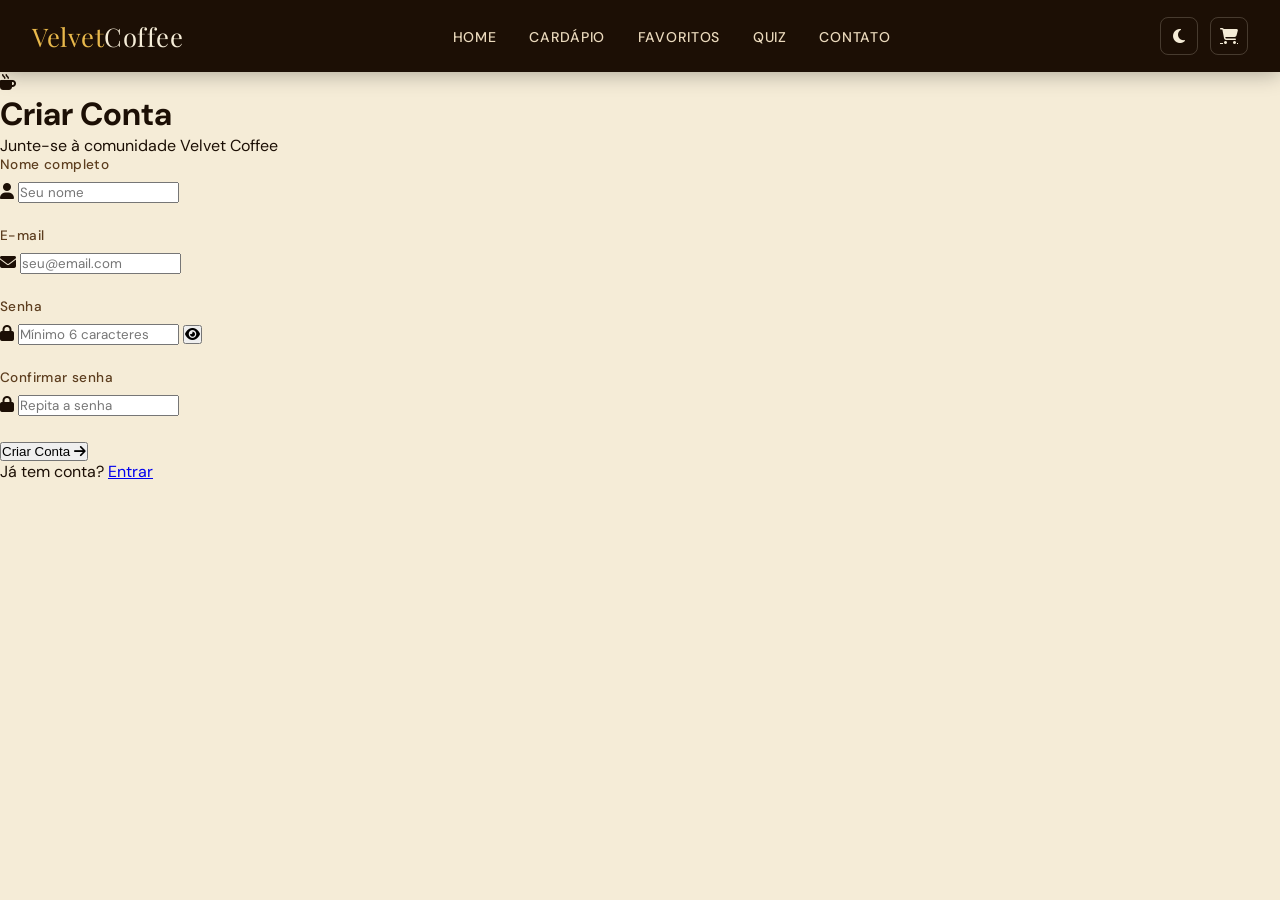
==== pages/cadastro.html @ 0a8757d8 "Feat: Estrutura de perfil, reembolso, pagamentos aqui esta incluso novas atualizações como opção de " ====
<!DOCTYPE html>
<html lang="pt-BR" data-theme="light">
<head>
    <meta charset="UTF-8">
    <meta name="viewport" content="width=device-width, initial-scale=1.0">
    <title>Cadastro | Velvet Coffee</title>
    <meta name="description" content="Crie sua conta Velvet Coffee e aproveite todas as funcionalidades.">
    <link rel="stylesheet" href="https://cdnjs.cloudflare.com/ajax/libs/font-awesome/6.7.2/css/all.min.css">
    <link rel="stylesheet" href="../css/style.css">
    <link rel="stylesheet" href="../css/auth.css">
    <link rel="icon" href="../img/logo-velvet.png" type="image/png">
</head>
<body>

    <!-- HEADER -->
    <header>
        <button class="menu-mobile" id="menuMobile">
            <i class="fa-solid fa-bars"></i>
        </button>
        <nav>
            <a href="../index.html" class="nav-logo">Velvet<span>Coffee</span></a>
            <ul class="nav-links" id="nav-links">
                <li><a href="../index.html">Home</a></li>
                <li><a href="../pages/cardapio.html">Cardápio</a></li>
                <!-- <li><a href="../pages/carrinho.html">Carrinho</a></li> -->
                <li><a href="../pages/favoritos.html">Favoritos</a></li>
                <li><a href="../pages/quiz.html">Quiz</a></li>
                <li><a href="../pages/contato.html">Contato</a></li>
            </ul>
            <div class="nav-actions">
                <button class="btn-icon" id="themeToggle">
                    <i class="fa-solid fa-moon"></i>
                </button>
                <!-- <a class="btn-icon" href="../pages/login.html">
                    <i class="fa-solid fa-user"></i>
                </a> -->
                <a class="btn-icon" href="../pages/carrinho.html">
                    <i class="fa-solid fa-cart-shopping"></i>
                </a>
            </div>
        </nav>
    </header>

    <main class="page auth-page">
        <div class="auth-container auth-container--wide">

            <div class="auth-brand">
                <div class="auth-logo-icon">
                    <i class="fa-solid fa-mug-hot"></i>
                </div>
                <h1>Criar Conta</h1>
                <p>Junte-se à comunidade Velvet Coffee</p>
            </div>

            <form class="auth-form" id="cadastroForm" novalidate>

                <div class="form-group">
                    <label for="cadNome">Nome completo</label>
                    <div class="input-wrap">
                        <i class="fa-solid fa-user input-icon"></i>
                        <input
                            type="text"
                            id="cadNome"
                            placeholder="Seu nome"
                            autocomplete="name"
                        >
                    </div>
                    <span class="field-error" id="nomeError"></span>
                </div>

                <div class="form-group">
                    <label for="cadEmail">E-mail</label>
                    <div class="input-wrap">
                        <i class="fa-solid fa-envelope input-icon"></i>
                        <input
                            type="email"
                            id="cadEmail"
                            placeholder="seu@email.com"
                            autocomplete="email"
                        >
                    </div>
                    <span class="field-error" id="emailError"></span>
                </div>

                <div class="form-group">
                    <label for="cadSenha">Senha</label>
                    <div class="input-wrap">
                        <i class="fa-solid fa-lock input-icon"></i>
                        <input
                            type="password"
                            id="cadSenha"
                            placeholder="Mínimo 6 caracteres"
                            autocomplete="new-password"
                        >
                        <button type="button" class="btn-toggle-pass" id="toggleSenha">
                            <i class="fa-solid fa-eye"></i>
                        </button>
                    </div>
                    <span class="field-error" id="senhaError"></span>
                </div>

                <div class="form-group">
                    <label for="cadConfirmar">Confirmar senha</label>
                    <div class="input-wrap">
                        <i class="fa-solid fa-lock input-icon"></i>
                        <input
                            type="password"
                            id="cadConfirmar"
                            placeholder="Repita a senha"
                            autocomplete="new-password"
                        >
                    </div>
                    <span class="field-error" id="confirmarError"></span>
                </div>

                <span class="form-error" id="cadastroError"></span>

                <button type="submit" class="btn-auth" id="btnCadastrar">
                    <span>Criar Conta</span>
                    <i class="fa-solid fa-arrow-right"></i>
                </button>

            </form>

            <p class="auth-switch">
                Já tem conta?
                <a href="../pages/login.html" class="auth-link">Entrar</a>
            </p>

        </div>
    </main>

    <script src="../js/main.js"></script>
    <script src="../js/auth.js"></script>
    <script src="../js/cadastro.js"></script>
</body>
</html>
---- css/style.css ----
@import url('https://fonts.googleapis.com/css2?family=Playfair+Display:ital,wght@0,400;0,700;0,900;1,400&family=DM+Sans:wght@300;400;500&display=swap');

:root {
  --cream: #F5ECD7;
  --cream-dark: #EAD9BC;
  --brown-deep: #1C0F05;
  --brown-rich: #3D1F0D;
  --brown-mid: #6B3A1F;
  --brown-warm: #A0522D;
  --gold: #C8922A;
  --gold-light: #E8B84B;
  --white: #FDFAF4;
  --text-dark: #1C0F05;
  --text-mid: #5C3D1E;
  --text-light: #8B6040;
  --shadow-warm: rgba(28,15,5,0.15);
  --nav-h: 72px;
  --radius: 12px;
  --transition: 0.3s cubic-bezier(0.4, 0, 0.2, 1);
}

[data-theme="dark"] {
  --cream: #1C0F05;
  --cream-dark: #2A1509;
  --brown-deep: #F5ECD7;
  --brown-rich: #EAD9BC;
  --brown-mid: #C8A87A;
  --brown-warm: #A0522D;
  --white: #502e1c;
  --text-dark: #F5ECD7;
  --text-mid: #C8A87A;
  --text-light: #dfae89;  
  --shadow-warm: rgba(3, 1, 1, 0.4);
}

*, *::before, *::after { box-sizing: border-box; margin: 0; padding: 0; }

html { scroll-behavior: smooth; }

.btn-icon i{
    font-size: 1rem;
}

i{
    pointer-events: none;
}

body {
  font-family: 'DM Sans', sans-serif;
  background: var(--cream);
  color: var(--text-dark);
  min-height: 100vh;
  transition: background var(--transition), color var(--transition);
}

/* ─── NAVBAR ─── */
nav {
  position: fixed; top: 0; left: 0; right: 0;
  height: var(--nav-h);
  background: #1c0f05;
  display: flex; align-items: center; justify-content: space-between;
  padding: 0 2rem;
  z-index: 1000;
  box-shadow: 0 2px 20px rgba(0,0,0,0.3);
}

.nav-logo {
  font-family: 'Playfair Display', serif;
  font-size: 1.6rem;
  color: var(--gold-light);
  text-decoration: none;
  letter-spacing: 0.02em;
}
.nav-logo span { color: #f5ecd7; }

.nav-links {
  display: flex; gap: 0.25rem;
  list-style: none;
}

.nav-links a {
  color: #EAD9BC;
  text-decoration: none;
  font-size: 0.88rem;
  font-weight: 500;
  letter-spacing: 0.05em;
  text-transform: uppercase;
  padding: 0.5rem 0.9rem;
  border-radius: 6px;
  transition: all var(--transition);
}
.nav-links a:hover, .nav-links a.active {
  color: var(--gold-light);
  background: rgba(200,146,42,0.12);
}

.nav-actions {
  display: flex; align-items: center; gap: 0.75rem;
}

.btn-icon {
  background: transparent;
  border: 1.5px solid rgba(245,236,215,0.2);
  color: #f5ecd7;
  width: 38px; height: 38px;
  border-radius: 8px;
  cursor: pointer;
  display: flex; align-items: center; justify-content: center;
  font-size: 1.1rem;
  transition: all var(--transition);
  position: relative;
}
.btn-icon:hover { border-color: var(--gold); color: var(--gold-light); }

.badge {
  position: absolute; top: -6px; right: -6px;
  background: var(--gold);
  color: var(--brown-deep);
  font-size: 0.6rem;
  font-weight: 700;
  width: 18px; height: 18px;
  border-radius: 50%;
  display: flex; align-items: center; justify-content: center;
  display: none;
}
.badge.show { display: flex; }

/* ─── PAGE WRAPPER ─── */
.page { padding-top: var(--nav-h); min-height: 100vh; }
.page-section { display: none; }
.page-section.active { display: block; }

/* ─── BUTTONS ─── */
.btn {
  display: inline-flex; align-items: center; gap: 0.5rem;
  padding: 0.75rem 1.75rem;
  border-radius: var(--radius);
  font-family: 'DM Sans', sans-serif;
  font-size: 0.9rem;
  font-weight: 500;
  cursor: pointer;
  transition: all var(--transition);
  border: none;
  text-decoration: none;
}
.btn-primary {
  background: var(--gold);
  color: var(--brown-deep);
  box-shadow: 0 4px 15px rgba(200,146,42,0.35);
}
.btn-primary:hover {
  background: var(--gold-light);
  transform: translateY(-2px);
  box-shadow: 0 8px 25px rgba(200,146,42,0.45);
}
.btn-outline {
  background: transparent;
  color: var(--gold);
  border: 1.5px solid var(--gold);
}
.btn-outline:hover { background: var(--gold); color: var(--brown-deep); }

/* ─── SECTION TITLES ─── */
.section-title {
  font-family: 'Playfair Display', serif;
  font-size: 2.2rem;
  color: var(--text-dark);
  margin-bottom: 0.4rem;
}
.section-sub {
  color: var(--text-light);
  font-size: 0.95rem;
  margin-bottom: 2rem;
}
.section-header { margin-bottom: 2.5rem; }
.section-divider {
  width: 48px; height: 3px;
  background: var(--gold);
  margin: 0.75rem 0;
  border-radius: 2px;
}

/* ─── CARDS ─── */
.coffee-card {
  background: var(--white);
  border-radius: var(--radius);
  overflow: hidden;
  box-shadow: 0 2px 12px var(--shadow-warm);
  transition: all var(--transition);
  position: relative;
}
.coffee-card:hover {
  transform: translateY(-4px);
  box-shadow: 0 12px 32px var(--shadow-warm);
}
.card-img {
  width: 100%; height: 180px;
  object-fit: cover;
  display: flex; align-items: center; justify-content: center;
  font-size: 3.5rem;
  background: linear-gradient(135deg, var(--brown-rich) 0%, var(--brown-warm) 100%);
}
.card-body { padding: 1.2rem; }
.card-name {
  font-family: 'Playfair Display', serif;
  font-size: 1.15rem;
  color: var(--text-dark);
  margin-bottom: 0.3rem;
}
.card-desc {
  font-size: 0.82rem;
  color: var(--text-light);
  line-height: 1.5;
  margin-bottom: 0.9rem;
}
.card-footer {
  display: flex; align-items: center; justify-content: space-between;
}
.card-price {
  font-family: 'Playfair Display', serif;
  font-size: 1.2rem;
  color: var(--gold);
  font-weight: 700;
}
.card-actions { display: flex; gap: 0.5rem; }

.btn-sm {
  padding: 0.45rem 0.9rem;
  font-size: 0.8rem;
  border-radius: 8px;
}

.btn-fav {
  background: transparent;
  border: 1.5px solid var(--cream-dark);
  color: var(--text-light);
  width: 34px; height: 34px;
  border-radius: 8px;
  cursor: pointer;
  display: flex; align-items: center; justify-content: center;
  font-size: 1rem;
  transition: all var(--transition);
}
.btn-fav.active, .btn-fav:hover { border-color: #e74c3c; color: #e74c3c; }
.btn-fav.active { background: rgba(231,76,60,0.08); }

.tag {
  display: inline-block;
  padding: 0.2rem 0.6rem;
  border-radius: 20px;
  font-size: 0.72rem;
  font-weight: 500;
  letter-spacing: 0.03em;
  text-transform: uppercase;
  margin-bottom: 0.6rem;
}
.tag-espresso { background: rgba(61,31,13,0.12); color: var(--brown-rich); }
.tag-especial { background: rgba(200,146,42,0.15); color: var(--gold); }
.tag-gelado { background: rgba(52,152,219,0.1); color: #2980b9; }
.tag-sem-cafe { background: rgba(46,204,113,0.1); color: #27ae60; }
.tag-lacteo { background: rgba(155,89,182,0.1); color: #8e44ad; }

/* ─── GRID ─── */
.cards-grid {
  display: grid;
  grid-template-columns: repeat(auto-fill, minmax(260px, 1fr));
  gap: 1.5rem;
}

/* ─── RATING STARS ─── */
.stars { color: var(--gold); font-size: 0.85rem; letter-spacing: 2px; }
.stars-interactive span {
  cursor: pointer; font-size: 1.4rem; transition: color var(--transition);
}
.stars-interactive span:hover, .stars-interactive span.active { color: var(--gold); }
.stars-interactive span { color: var(--cream-dark); }

/* ─── TOAST ─── */
#toast-container {
  position: fixed; bottom: 2rem; right: 2rem;
  z-index: 9999;
  display: flex; flex-direction: column; gap: 0.75rem;
}
.toast {
  background: var(--brown-deep);
  color: var(--cream);
  padding: 0.85rem 1.4rem;
  border-radius: 10px;
  font-size: 0.88rem;
  border-left: 3px solid var(--gold);
  box-shadow: 0 8px 24px rgba(0,0,0,0.3);
  animation: slideIn 0.3s ease, fadeOut 0.4s ease 2.5s forwards;
  max-width: 280px;
}
@keyframes slideIn {
  from { transform: translateX(100px); opacity: 0; }
  to   { transform: translateX(0); opacity: 1; }
}
@keyframes fadeOut {
  from { opacity: 1; transform: translateX(0); }
  to   { opacity: 0; transform: translateX(30px); }
}

/* ─── SEARCH & FILTER BAR ─── */
.toolbar {
  display: flex; flex-wrap: wrap; gap: 1rem;
  margin-bottom: 2rem;
  align-items: center;
}
.search-wrap {
  position: relative; flex: 1; min-width: 220px;
}
.search-wrap input {
  width: 100%;
  padding: 0.7rem 1rem 0.7rem 2.8rem;
  border: 1.5px solid var(--cream-dark);
  border-radius: var(--radius);
  background: var(--white);
  color: var(--text-dark);
  font-family: 'DM Sans', sans-serif;
  font-size: 0.9rem;
  transition: border-color var(--transition);
}
.search-wrap input:focus { outline: none; border-color: var(--gold); }
.search-icon {
  position: absolute; left: 0.5rem; top: 50%; transform: translateY(-50%);
  color: var(--text-light); font-size: 1rem; pointer-events: none;
}
.filter-chips { display: flex; flex-wrap: wrap; gap: 0.5rem; }
.chip {
  padding: 0.45rem 1rem;
  border-radius: 20px;
  border: 1.5px solid var(--cream-dark);
  background: transparent;
  color: var(--text-mid);
  font-size: 0.82rem;
  font-family: 'DM Sans', sans-serif;
  cursor: pointer;
  transition: all var(--transition);
}
.chip:hover { border-color: var(--gold); color: var(--gold); }
.chip.active { background: var(--gold); color: var(--brown-deep); border-color: var(--gold); }

/* ─── MODAL / CART ─── */
.modal-overlay {
  position: fixed; inset: 0;
  background: rgba(28,15,5,0.7);
  z-index: 2000;
  display: flex; align-items: center; justify-content: center;
  opacity: 0; pointer-events: none;
  transition: opacity var(--transition);
}
.modal-overlay.open { opacity: 1; pointer-events: all; }
.modal {
  background: var(--white);
  border-radius: 16px;
  padding: 2rem;
  width: 90%; max-width: 480px;
  max-height: 80vh; overflow-y: auto;
  transform: scale(0.95);
  transition: transform var(--transition);
  box-shadow: 0 24px 64px rgba(0,0,0,0.3);
}
.modal-overlay.open .modal { transform: scale(1); }
.modal-header {
  display: flex; justify-content: space-between; align-items: center;
  margin-bottom: 1.5rem;
}
.modal-title {
  font-family: 'Playfair Display', serif;
  font-size: 1.4rem;
  color: var(--text-dark);
}
.btn-close {
  background: none; border: none; font-size: 1.3rem;
  color: var(--text-light); cursor: pointer;
  transition: color var(--transition);
}
.btn-close:hover { color: var(--text-dark); }

/* ─── FORM ELEMENTS ─── */
input, textarea, select {
  font-family: 'DM Sans', sans-serif;
}
.form-group { margin-bottom: 1.25rem; }
.form-group label {
  display: block;
  font-size: 0.85rem;
  font-weight: 500;
  color: var(--text-mid);
  margin-bottom: 0.4rem;
  letter-spacing: 0.03em;
}



/* .form-control {
  width: 100%;
  padding: 0.75rem 1rem;
  border: 1.5px solid var(--cream-dark);
  border-radius: var(--radius);
  background: #f5ecd7;
  color: var(--text-dark);
  font-size: 0.9rem;
  transition: border-color var(--transition), box-shadow var(--transition);
} */
.form-control:focus {
  outline: none;
  border-color: var(--gold);
  box-shadow: 0 0 0 3px rgba(200,146,42,0.15);
}
.form-control.error { border-color: #e74c3c; }
.form-control.success { border-color: #27ae60; }
.field-error {
  font-size: 0.78rem;
  color: #e74c3c;
  margin-top: 0.3rem;
  display: none;
}
.field-error.show { display: block; }

/* ─── CONTAINER ─── */
.container { max-width: 1200px; margin: 0 auto; padding: 0 2rem; }
.section { padding: 4rem 0; }

/* ─── EMPTY STATE ─── */
.empty-state {
  text-align: center;
  padding: 4rem 2rem;
  color: var(--text-light);
}
.empty-state .empty-icon { font-size: 3.5rem; margin-bottom: 1rem; opacity: 0.5; }
.empty-state p { font-size: 1rem; }

/* ─── SCROLLBAR ─── */
::-webkit-scrollbar { width: 6px; }
::-webkit-scrollbar-track { background: var(--cream); }
::-webkit-scrollbar-thumb { background: var(--brown-warm); border-radius: 3px; }

/* ─── RESPONSIVE ─── */
@media (max-width: 768px) {
  .nav-links { display: none; }
  .container { padding: 0 1rem; }
  .section { padding: 2.5rem 0; }
  .section-title { font-size: 1.7rem; }
}


/* PAGES */
.fav-count {
    margin-bottom: 2rem;
}

.btn-clear-fav {
    background: transparent;
    border: 1.5px solid #e74c3c;
    color: #e74c3c;

    padding: 0.55rem 1rem;
    border-radius: 8px;

    cursor: pointer;

    transition: 0.3s;
}

.btn-clear-fav:hover {
    background: #e74c3c;
    color: white;
}

/* .quiz-wrap {
    max-width: 700px;
    margin: 0 auto;
}

.quiz-progress {
    width: 100%;
    height: 5px;

    background: var(--cream-dark);

    border-radius: 999px;

    margin-bottom: 3rem;
}

.quiz-progress-bar {
    width: 40%;
    height: 100%;

    background: var(--gold);

    border-radius: 999px;
}

.quiz-question {
    font-family: 'Playfair Display', serif;

    font-size: 2.3rem;

    margin-bottom: 1rem;

    color: var(--text-dark);
}

.quiz-sub {
    color: var(--text-light);

    margin-bottom: 2rem;
}

.quiz-options {
    display: grid;
    grid-template-columns: repeat(2, 1fr);

    gap: 1rem;
}

.quiz-opt {
    background: var(--white);

    border: 1.5px solid var(--cream-dark);

    border-radius: 16px;

    padding: 1.5rem;

    text-align: left;

    cursor: pointer;

    transition: 0.3s;
}

.quiz-opt:hover {
    border-color: var(--gold);
    transform: translateY(-4px);
}

.quiz-opt-icon {
    font-size: 2rem;

    display: block;

    margin-bottom: 1rem;
}

.quiz-opt-text {
    font-size: 1rem;
    font-weight: 600;

    color: var(--text-dark);
}

.quiz-opt-sub {
    margin-top: 0.5rem;

    color: var(--text-light);

    font-size: 0.85rem;
}

.quiz-nav {
    margin-top: 2rem;

    display: flex;
    justify-content: flex-end;
} */


/* ─── QUIZ ─── */

.quiz-wrap{
    max-width: 800px;
    margin: 0 auto;
}

.quiz-progress{
    width: 100%;
    height: 10px;

    background: rgba(255,255,255,0.08);

    border-radius: 999px;

    overflow: hidden;

    margin-bottom: 2rem;
}

.quiz-progress-bar{
    width: 25%;
    height: 100%;

    background: linear-gradient(
        90deg,
        var(--gold),
        #f7d08a
    );

    transition: .4s;
}

.quiz-question{
    font-size: 2.4rem;
    margin-bottom: 1rem;

    color: var(--text-dark);
}

.quiz-sub{
    color: var(--text-light);
    margin-bottom: 2rem;
}

.quiz-options{
    display: grid;
    gap: 1rem;
}

.quiz-opt{
    background: var(--white);

    border: 1px solid rgba(0,0,0,0.06);

    border-radius: 18px;

    padding: 1.4rem;

    text-align: left;

    cursor: pointer;

    transition: .3s;

    display: flex;
    flex-direction: column;
    gap: .6rem;
}

.quiz-opt:hover{
    transform: translateY(-3px);
    border-color: var(--gold);

    box-shadow: 0 10px 25px rgba(0,0,0,0.08);
}

.quiz-opt.active{
    border-color: var(--gold);
    background: rgba(212,175,55,0.08);
}

.quiz-opt-icon{
    width: 55px;
    height: 55px;

    border-radius: 16px;

    display: flex;
    align-items: center;
    justify-content: center;

    font-size: 1.3rem;
}

/* cores individuais */

.quiz-opt:nth-child(1) .quiz-opt-icon{
    background: rgba(255, 183, 77, 0.18);
    color: #ff9800;
}

.quiz-opt:nth-child(2) .quiz-opt-icon{
    background: rgba(244, 143, 177, 0.18);
    color: #e91e63;
}

.quiz-opt:nth-child(3) .quiz-opt-icon{
    background: rgba(79, 195, 247, 0.18);
    color: #03a9f4;
}

.quiz-opt:nth-child(4) .quiz-opt-icon{
    background: rgba(121, 134, 203, 0.18);
    color: #5c6bc0;
}

.quiz-opt-text{
    font-size: 1.1rem;
    font-weight: 600;

    color: var(--text-dark);
}

.quiz-opt-sub{
    color: var(--text-light);
    font-size: .95rem;
}

.quiz-result{
    text-align: center;
    padding: 2rem;
}

.quiz-result h2{
    font-size: 2.5rem;
    margin-bottom: 1rem;
}

.quiz-result p{
    color: var(--text-light);
    line-height: 1.7;
}

@media(max-width: 768px){

    .quiz-options{
        grid-template-columns: 1fr;
    }

}

.contact-layout {
    display: grid;
    grid-template-columns: 1fr 1.5fr;

    gap: 4rem;
}

.contact-item {
    display: flex;
    gap: 1rem;

    margin-bottom: 2rem;
}

.contact-icon {
    width: 50px;
    height: 50px;

    border-radius: 12px;

    background: rgba(200,146,42,0.12);

    display: flex;
    align-items: center;
    justify-content: center;

    font-size: 1.2rem;
}

.contact-label {
    font-size: 0.75rem;

    text-transform: uppercase;

    letter-spacing: 2px;

    color: var(--text-light);

    margin-bottom: 0.3rem;
}

.contact-val {
    color: var(--text-dark);

    font-weight: 500;
}

.form-card {
    background: var(--white);

    padding: 2.5rem;

    border-radius: 20px;

    box-shadow: 0 4px 25px var(--shadow-warm);
}

.form-row {
    display: grid;
    grid-template-columns: repeat(2,1fr);

    gap: 1rem;
}

.form-group {
    margin-bottom: 1.5rem;
}

.form-group label {
    display: block;

    margin-bottom: 0.5rem;

    font-size: 0.85rem;

    color: var(--text-mid);
}

.form-control {
    width: 100%;

    padding: 0.9rem 1rem;

    border: 1.5px solid var(--cream-dark);

    border-radius: 12px;

    background: #f5ecd7;

    color: var(--text-dark);

    transition: 0.3s;
}

.form-control:focus {
    outline: none;

    border-color: var(--gold);
}

textarea {
    resize: none;
}

@media(max-width: 900px){

    .contact-layout{
        grid-template-columns: 1fr;
    }

    .form-row{
        grid-template-columns: 1fr;
    }

}

/* ───────── MENU MOBILE ───────── */

.menu-mobile{
    display: none;

    position: fixed;
    top: 18px;
    right: 20px;

    width: 42px;
    height: 42px;

    border: none;
    border-radius: 10px;

    background: #E8B84B;
    color: var(--cream);

    font-size: 1.1rem;
    cursor: pointer;

    z-index: 3000;

    transition: all var(--transition);
}

.menu-mobile:hover{
    background: var(--gold);
    color: var(--brown-deep);
}

/* MOBILE */

@media (max-width: 768px){

    .menu-mobile{
        display: flex;
        align-items: center;
        justify-content: center;
    }

    nav{
        padding: 0 1rem;
    }

    .nav-links{
      display: flex;
        position: fixed;

        top: 0;
        right: -100%;

        width: 280px;
        height: 100vh;

        background: #2A1509;

        flex-direction: column;

        padding: 7rem 2rem;

        gap: 1rem;

        transition: right 0.4s ease;

        z-index: 2000;

        box-shadow: -10px 0 40px rgba(0,0,0,0.3);
    }

    .nav-links.active{
        right: 0;
    }

    .nav-links li{
        width: 100%;
    }

    .nav-links a{
        display: block;

        width: 100%;

        padding: 1rem;

        border-radius: 10px;

        font-size: 0.95rem;
    }

    .nav-actions{
        margin-right: 4rem;
    }

}
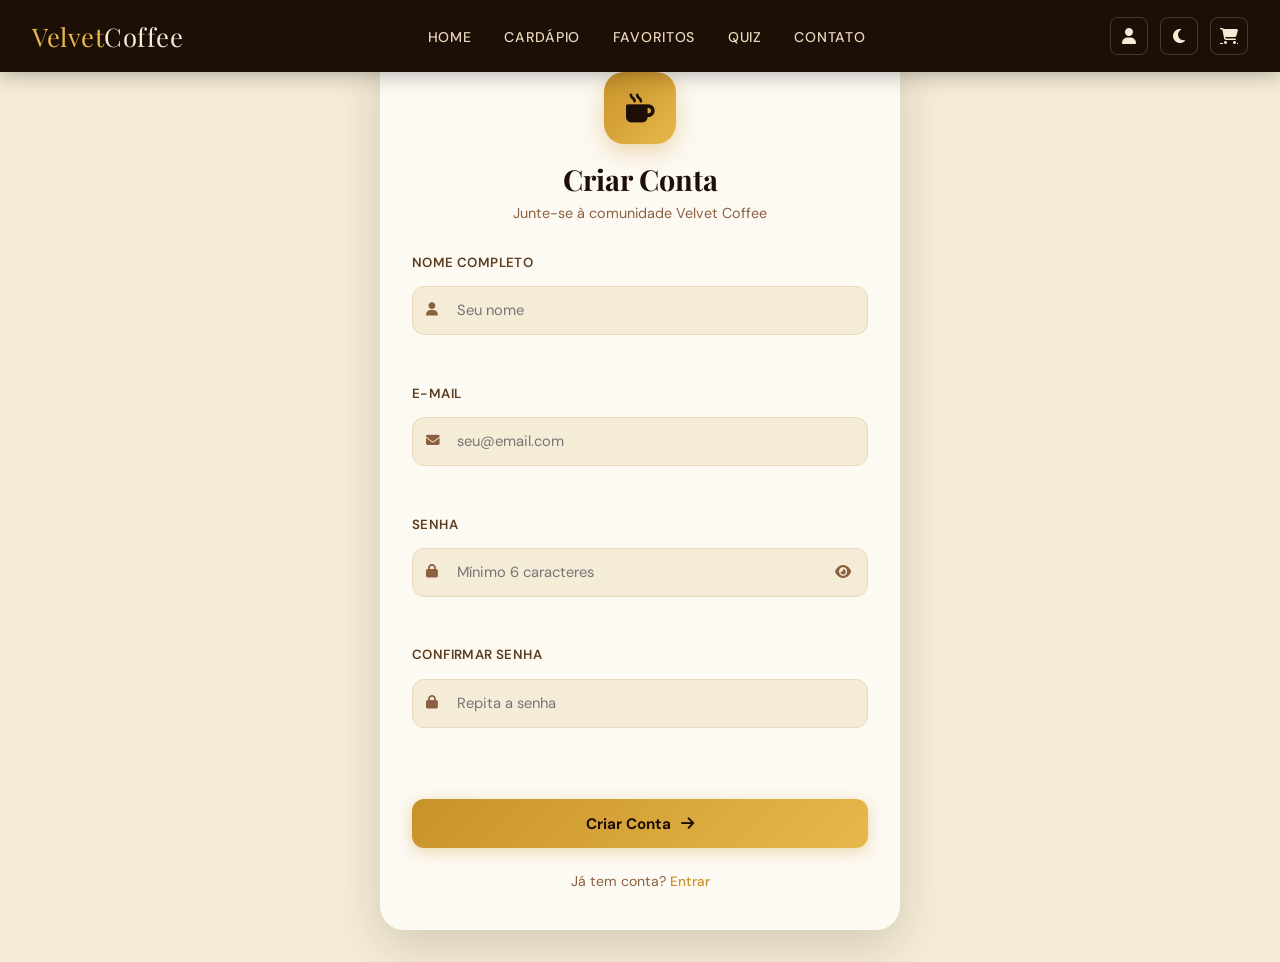
==== commit 701564c8: "alteração do menu mobile" ====
--- a/pages/cadastro.html
+++ b/pages/cadastro.html
@@ -28,12 +28,16 @@
                 <li><a href="../pages/contato.html">Contato</a></li>
             </ul>
             <div class="nav-actions">
+                <div class="mobile-only">
+                    <a class="btn-icon" href="../pages/login.html">
+                        <i class="fa-solid fa-user"></i>
+                    </a>
+                </div>     
+
                 <button class="btn-icon" id="themeToggle">
                     <i class="fa-solid fa-moon"></i>
                 </button>
-                <!-- <a class="btn-icon" href="../pages/login.html">
-                    <i class="fa-solid fa-user"></i>
-                </a> -->
+               
                 <a class="btn-icon" href="../pages/carrinho.html">
                     <i class="fa-solid fa-cart-shopping"></i>
                 </a>
--- a/css/style.css
+++ b/css/style.css
@@ -868,6 +868,30 @@
     color: var(--brown-deep);
 }
 
+.mobile-auth {
+    display: none;
+}
+
+.mobile-only{
+    display: none;
+}
+
+@media (max-width: 950px) {
+
+    .nav-actions .nav-auth-btn {
+        display: none;
+    }
+
+    .mobile-auth {
+        display: block;
+    }
+
+    .mobile-only{
+        display: block;
+    }
+
+}
+
 /* MOBILE */
 
 @media (max-width: 768px){
--- a/css/auth.css
+++ b/css/auth.css
@@ -0,0 +1,1170 @@
+/* ═══════════════════════════════════════════
+   AUTH.CSS — Velvet Coffee
+   Login, Cadastro, Esqueci Senha, Perfil,
+   Reembolso, Checkout Smart
+═══════════════════════════════════════════ */
+
+/* ─── CUPOM ─── */
+
+.coupon-wrap {
+    display: flex;
+    gap: 0.5rem;
+}
+
+.coupon-input {
+    flex: 1;
+    text-transform: uppercase;
+    letter-spacing: 0.05em;
+    font-weight: 600;
+}
+
+.btn-apply-coupon {
+    padding: 0 1.1rem;
+    border-radius: 12px;
+    border: none;
+    background: var(--gold);
+    color: var(--brown-deep);
+    font-family: 'DM Sans', sans-serif;
+    font-size: 0.85rem;
+    font-weight: 700;
+    cursor: pointer;
+    white-space: nowrap;
+    transition: 0.25s;
+    flex-shrink: 0;
+}
+
+.btn-apply-coupon:hover {
+    background: var(--gold-light);
+    transform: translateY(-1px);
+}
+
+.coupon-feedback {
+    font-size: 0.8rem;
+    min-height: 1.2rem;
+    margin-top: 0.35rem;
+    font-weight: 500;
+}
+
+.coupon-ok { color: #27ae60; }
+.coupon-err { color: #e74c3c; }
+
+.cupom-badge {
+    font-size: 0.7rem;
+    background: rgba(200,146,42,0.15);
+    color: var(--gold);
+    padding: 0.15rem 0.5rem;
+    border-radius: 20px;
+    font-weight: 700;
+    letter-spacing: 0.05em;
+    vertical-align: middle;
+}
+
+.desconto-value {
+    color: #27ae60 !important;
+    font-weight: 700;
+}
+
+/* ─── CHECKBOX SALVAR CARTÃO ─── */
+
+.check-wrap {
+    display: flex;
+    align-items: center;
+    gap: 0.6rem;
+    cursor: pointer;
+    font-size: 0.85rem;
+    color: var(--text-mid);
+    margin-top: 0.75rem;
+    user-select: none;
+}
+
+.check-wrap input[type="checkbox"] {
+    width: 16px;
+    height: 16px;
+    accent-color: var(--gold);
+    cursor: pointer;
+    flex-shrink: 0;
+}
+
+/* Label área de cartões */
+.card-area-label {
+    font-size: 0.78rem;
+    font-weight: 600;
+    text-transform: uppercase;
+    letter-spacing: 0.06em;
+    color: var(--text-light);
+    margin-bottom: 0.6rem;
+}
+
+/* ─── AUTH PAGE ─── */
+
+.auth-page {
+    display: flex;
+    align-items: center;
+    justify-content: center;
+    min-height: 100vh;
+    padding: 2rem 1rem;
+    background: var(--cream);
+}
+
+.auth-container {
+    width: 100%;
+    max-width: 440px;
+    background: var(--white);
+    border-radius: 24px;
+    padding: 2.5rem 2rem;
+    box-shadow: 0 16px 48px var(--shadow-warm);
+    animation: slideUp 0.4s ease;
+}
+
+.auth-container--wide {
+    max-width: 520px;
+}
+
+@keyframes slideUp {
+    from { opacity: 0; transform: translateY(20px); }
+    to   { opacity: 1; transform: translateY(0); }
+}
+
+/* ─── BRAND ─── */
+
+.auth-brand {
+    text-align: center;
+    margin-bottom: 2rem;
+}
+
+.auth-logo-icon {
+    width: 72px;
+    height: 72px;
+    margin: 0 auto 1rem;
+    border-radius: 20px;
+    background: linear-gradient(135deg, var(--gold), var(--gold-light));
+    display: flex;
+    align-items: center;
+    justify-content: center;
+    font-size: 1.8rem;
+    color: var(--brown-deep);
+    box-shadow: 0 8px 24px rgba(200, 146, 42, 0.35);
+}
+
+.auth-logo-icon--success {
+    background: linear-gradient(135deg, #27ae60, #2ecc71);
+    box-shadow: 0 8px 24px rgba(39, 174, 96, 0.35);
+    color: #fff;
+}
+
+.auth-brand h1 {
+    font-family: 'Playfair Display', serif;
+    font-size: 1.8rem;
+    color: var(--text-dark);
+    margin-bottom: 0.35rem;
+}
+
+.auth-brand p {
+    color: var(--text-light);
+    font-size: 0.9rem;
+}
+
+/* ─── FORM ─── */
+
+.auth-form {
+    display: flex;
+    flex-direction: column;
+    gap: 1.25rem;
+}
+
+.auth-form .form-group {
+    display: flex;
+    flex-direction: column;
+    gap: 0.45rem;
+    margin-bottom: 0;
+}
+
+.auth-form .form-group label {
+    font-size: 0.83rem;
+    font-weight: 600;
+    color: var(--text-mid);
+    letter-spacing: 0.03em;
+    text-transform: uppercase;
+}
+
+/* ─── INPUT WRAP ─── */
+
+.input-wrap {
+    position: relative;
+}
+
+.input-wrap input,
+.input-wrap select {
+    width: 100%;
+    padding: 0.85rem 1rem 0.85rem 2.75rem;
+    border: 1.5px solid var(--cream-dark);
+    border-radius: 12px;
+    background: var(--cream);
+    color: var(--text-dark);
+    font-family: 'DM Sans', sans-serif;
+    font-size: 0.92rem;
+    transition: border-color 0.25s, box-shadow 0.25s;
+    outline: none;
+}
+
+.input-wrap input:focus,
+.input-wrap select:focus {
+    border-color: var(--gold);
+    box-shadow: 0 0 0 3px rgba(200, 146, 42, 0.15);
+}
+
+.input-icon {
+    position: absolute;
+    left: 0.9rem;
+    top: 50%;
+    transform: translateY(-50%);
+    color: var(--text-light);
+    font-size: 0.85rem;
+    pointer-events: none;
+}
+
+/* Textarea */
+.input-textarea {
+    width: 100%;
+    padding: 0.85rem 1rem;
+    border: 1.5px solid var(--cream-dark);
+    border-radius: 12px;
+    background: var(--cream);
+    color: var(--text-dark);
+    font-family: 'DM Sans', sans-serif;
+    font-size: 0.92rem;
+    resize: vertical;
+    transition: border-color 0.25s, box-shadow 0.25s;
+    outline: none;
+    min-height: 120px;
+}
+
+.input-textarea:focus {
+    border-color: var(--gold);
+    box-shadow: 0 0 0 3px rgba(200, 146, 42, 0.15);
+}
+
+/* Select sem input-wrap */
+.input-select {
+    width: 100%;
+    padding: 0.85rem 1rem 0.85rem 2.75rem;
+    border: 1.5px solid var(--cream-dark);
+    border-radius: 12px;
+    background: var(--cream);
+    color: var(--text-dark);
+    font-family: 'DM Sans', sans-serif;
+    font-size: 0.92rem;
+    transition: border-color 0.25s, box-shadow 0.25s;
+    outline: none;
+    cursor: pointer;
+    appearance: none;
+}
+
+.input-select:focus {
+    border-color: var(--gold);
+    box-shadow: 0 0 0 3px rgba(200, 146, 42, 0.15);
+}
+
+/* Toggle senha */
+.btn-toggle-pass {
+    position: absolute;
+    right: 0.8rem;
+    top: 50%;
+    transform: translateY(-50%);
+    background: transparent;
+    border: none;
+    color: var(--text-light);
+    cursor: pointer;
+    font-size: 0.9rem;
+    padding: 0.25rem;
+    transition: color 0.2s;
+}
+
+.btn-toggle-pass:hover { color: var(--gold); }
+
+/* ─── ERROS ─── */
+
+@keyframes shake {
+    0%, 100% { transform: translateX(0); }
+    20%       { transform: translateX(-6px); }
+    40%       { transform: translateX(6px); }
+    60%       { transform: translateX(-4px); }
+    80%       { transform: translateX(4px); }
+}
+
+.field-error {
+    display: flex;
+    align-items: center;
+    gap: 0.3rem;
+    font-size: 0.8rem;
+    font-weight: 500;
+    color: #e74c3c;
+    min-height: 1.1rem;
+    opacity: 0;
+    transform: translateY(-4px);
+    transition: opacity 0.25s, transform 0.25s;
+}
+
+.field-error:not(:empty) {
+    opacity: 1;
+    transform: translateY(0);
+}
+
+.field-error:not(:empty)::before {
+    content: '\f06a';
+    font-family: 'Font Awesome 6 Free';
+    font-weight: 900;
+    font-size: 0.75rem;
+    flex-shrink: 0;
+}
+
+.form-error {
+    display: flex;
+    align-items: center;
+    justify-content: center;
+    gap: 0.4rem;
+    font-size: 0.85rem;
+    font-weight: 500;
+    color: #c0392b;
+    background: rgba(231, 76, 60, 0.08);
+    border: 1.5px solid rgba(231, 76, 60, 0.25);
+    border-radius: 10px;
+    padding: 0;
+    min-height: 0;
+    max-height: 0;
+    overflow: hidden;
+    transition: max-height 0.3s ease, padding 0.3s ease, opacity 0.25s;
+    opacity: 0;
+}
+
+.form-error:not(:empty) {
+    padding: 0.65rem 1rem;
+    max-height: 80px;
+    opacity: 1;
+}
+
+.form-error:not(:empty)::before {
+    content: '\f071';
+    font-family: 'Font Awesome 6 Free';
+    font-weight: 900;
+    font-size: 0.82rem;
+    flex-shrink: 0;
+}
+
+.input-wrap input.input--error,
+.input-wrap select.input--error {
+    border-color: #e74c3c !important;
+    box-shadow: 0 0 0 3px rgba(231, 76, 60, 0.15) !important;
+    animation: shake 0.4s ease;
+}
+
+.input-wrap input.input--error:focus,
+.input-wrap select.input--error:focus {
+    border-color: #e74c3c !important;
+    box-shadow: 0 0 0 3px rgba(231, 76, 60, 0.2) !important;
+}
+
+.input--error ~ .input-icon {
+    color: #e74c3c;
+}
+
+/* ─── LINKS ─── */
+
+.auth-links-row {
+    display: flex;
+    justify-content: flex-end;
+    margin-top: -0.5rem;
+}
+
+.auth-link {
+    color: var(--gold);
+    text-decoration: none;
+    font-size: 0.85rem;
+    font-weight: 500;
+    transition: color 0.2s;
+}
+
+.auth-link:hover { color: var(--gold-light); }
+
+.auth-switch {
+    text-align: center;
+    margin-top: 1.5rem;
+    font-size: 0.88rem;
+    color: var(--text-light);
+}
+
+/* ─── BOTÃO PRINCIPAL ─── */
+
+.btn-auth {
+    display: flex;
+    align-items: center;
+    justify-content: center;
+    gap: 0.6rem;
+    width: 100%;
+    padding: 0.9rem 1.5rem;
+    border-radius: 12px;
+    border: none;
+    background: linear-gradient(135deg, var(--gold), var(--gold-light));
+    color: var(--brown-deep);
+    font-family: 'DM Sans', sans-serif;
+    font-size: 0.95rem;
+    font-weight: 700;
+    cursor: pointer;
+    transition: transform 0.25s, box-shadow 0.25s;
+    box-shadow: 0 4px 16px rgba(200, 146, 42, 0.35);
+    text-decoration: none;
+}
+
+.btn-auth:hover {
+    transform: translateY(-2px);
+    box-shadow: 0 8px 24px rgba(200, 146, 42, 0.45);
+}
+
+.btn-auth--outline {
+    background: transparent;
+    border: 2px solid var(--gold);
+    color: var(--gold);
+    box-shadow: none;
+}
+
+.btn-auth--outline:hover {
+    background: var(--gold);
+    color: var(--brown-deep);
+}
+
+/* ─── SENHA TEMPORÁRIA ─── */
+
+.auth-result {
+    text-align: center;
+}
+
+.auth-result h2 {
+    font-family: 'Playfair Display', serif;
+    font-size: 1.6rem;
+    color: var(--text-dark);
+    margin-bottom: 0.5rem;
+}
+
+.auth-result p {
+    color: var(--text-light);
+    margin-bottom: 1rem;
+}
+
+.temp-password-box {
+    font-family: 'Playfair Display', serif;
+    font-size: 2rem;
+    font-weight: 700;
+    color: var(--gold);
+    background: rgba(200, 146, 42, 0.1);
+    border: 2px dashed var(--gold);
+    border-radius: 12px;
+    padding: 1rem 2rem;
+    letter-spacing: 0.15em;
+    margin: 1rem 0;
+}
+
+.temp-hint {
+    font-size: 0.82rem;
+    color: var(--text-light);
+}
+
+/* ─── PERFIL ─── */
+
+/* Abas */
+.perfil-tabs {
+    display: flex;
+    gap: 0.5rem;
+    margin-bottom: 2rem;
+    flex-wrap: wrap;
+}
+
+.perfil-tab {
+    display: flex;
+    align-items: center;
+    gap: 0.5rem;
+    padding: 0.7rem 1.4rem;
+    border-radius: 10px;
+    border: 1.5px solid var(--cream-dark);
+    background: transparent;
+    color: var(--text-mid);
+    font-family: 'DM Sans', sans-serif;
+    font-size: 0.88rem;
+    font-weight: 500;
+    cursor: pointer;
+    transition: all 0.25s;
+}
+
+.perfil-tab:hover {
+    border-color: var(--gold);
+    color: var(--gold);
+}
+
+.perfil-tab.active {
+    background: var(--gold);
+    border-color: var(--gold);
+    color: var(--brown-deep);
+    font-weight: 700;
+}
+
+/* Panels */
+.perfil-panel { display: none; }
+.perfil-panel.active { display: block; }
+
+/* Card */
+.perfil-card {
+    background: var(--white);
+    border-radius: 20px;
+    padding: 2rem;
+    box-shadow: 0 4px 24px var(--shadow-warm);
+}
+
+.perfil-card-title {
+    font-family: 'Playfair Display', serif;
+    font-size: 1.3rem;
+    color: var(--text-dark);
+    margin-bottom: 1.5rem;
+    display: flex;
+    align-items: center;
+    gap: 0.6rem;
+}
+
+.perfil-card-title i {
+    color: var(--gold);
+}
+
+/* Divisor de seção */
+.perfil-section-divider {
+    display: flex;
+    align-items: center;
+    gap: 1rem;
+    margin: 1.5rem 0;
+}
+
+.perfil-section-divider::before,
+.perfil-section-divider::after {
+    content: '';
+    flex: 1;
+    height: 1px;
+    background: var(--cream-dark);
+}
+
+.perfil-section-divider span {
+    font-size: 0.78rem;
+    font-weight: 600;
+    letter-spacing: 0.08em;
+    text-transform: uppercase;
+    color: var(--text-light);
+    white-space: nowrap;
+}
+
+/* Form grid */
+.perfil-panel .form-row {
+    display: grid;
+    grid-template-columns: repeat(2, 1fr);
+    gap: 1rem;
+}
+
+.perfil-panel .form-group {
+    display: flex;
+    flex-direction: column;
+    gap: 0.45rem;
+    margin-bottom: 1rem;
+}
+
+.perfil-panel .form-group label {
+    font-size: 0.82rem;
+    font-weight: 600;
+    color: var(--text-mid);
+    letter-spacing: 0.03em;
+    text-transform: uppercase;
+}
+
+/* ─── CARD PREVIEW ─── */
+
+.card-preview {
+    background: linear-gradient(135deg, var(--brown-rich) 0%, #6B3A1F 100%);
+    border-radius: 18px;
+    padding: 1.6rem;
+    margin-bottom: 1.75rem;
+    color: #f5ecd7;
+    box-shadow: 0 12px 32px rgba(0,0,0,0.25);
+    min-height: 160px;
+    display: flex;
+    flex-direction: column;
+    justify-content: space-between;
+    position: relative;
+    overflow: hidden;
+}
+
+.card-preview::before {
+    content: '';
+    position: absolute;
+    top: -40px;
+    right: -40px;
+    width: 180px;
+    height: 180px;
+    border-radius: 50%;
+    background: rgba(255,255,255,0.05);
+}
+
+.card-preview-chip {
+    font-size: 1.3rem;
+    color: var(--gold-light);
+    margin-bottom: 1rem;
+}
+
+.card-preview-number {
+    font-family: 'Playfair Display', serif;
+    font-size: 1.2rem;
+    letter-spacing: 0.2em;
+    margin-bottom: 1.2rem;
+}
+
+.card-preview-footer {
+    display: flex;
+    justify-content: space-between;
+    align-items: flex-end;
+}
+
+.card-preview-label {
+    font-size: 0.65rem;
+    text-transform: uppercase;
+    letter-spacing: 0.08em;
+    opacity: 0.7;
+    margin-bottom: 0.2rem;
+}
+
+.card-preview-name {
+    font-size: 0.9rem;
+    font-weight: 600;
+    letter-spacing: 0.05em;
+}
+
+.card-preview-val {
+    font-size: 0.9rem;
+    font-weight: 600;
+}
+
+/* ─── CARTÃO SALVO (LISTA) ─── */
+
+.cartao-salvo {
+    display: flex;
+    align-items: center;
+    gap: 1rem;
+    padding: 1rem;
+    border-radius: 14px;
+    border: 1.5px solid var(--cream-dark);
+    margin-bottom: 0.75rem;
+    background: var(--cream);
+    transition: 0.25s;
+}
+
+.cartao-salvo:hover {
+    border-color: var(--gold);
+}
+
+.cartao-salvo-icon {
+    width: 42px;
+    height: 42px;
+    border-radius: 10px;
+    background: rgba(200,146,42,0.12);
+    display: flex;
+    align-items: center;
+    justify-content: center;
+    color: var(--gold);
+    font-size: 1.1rem;
+    flex-shrink: 0;
+}
+
+.cartao-salvo-info {
+    flex: 1;
+    display: flex;
+    flex-direction: column;
+    gap: 0.2rem;
+}
+
+.cartao-salvo-num {
+    font-weight: 600;
+    font-size: 0.9rem;
+    color: var(--text-dark);
+}
+
+.cartao-salvo-nome {
+    font-size: 0.78rem;
+    color: var(--text-light);
+}
+
+.cartao-salvo-val {
+    font-size: 0.82rem;
+    color: var(--text-mid);
+}
+
+.btn-remover-cartao {
+    background: transparent;
+    border: 1.5px solid #e74c3c;
+    color: #e74c3c;
+    width: 34px;
+    height: 34px;
+    border-radius: 8px;
+    cursor: pointer;
+    display: flex;
+    align-items: center;
+    justify-content: center;
+    font-size: 0.85rem;
+    transition: 0.25s;
+}
+
+.btn-remover-cartao:hover {
+    background: #e74c3c;
+    color: white;
+}
+
+/* Empty state cartões */
+.empty-cartoes {
+    text-align: center;
+    padding: 2rem;
+    color: var(--text-light);
+}
+
+.empty-cartoes i {
+    font-size: 2.5rem;
+    opacity: 0.35;
+    display: block;
+    margin-bottom: 0.75rem;
+}
+
+/* ─── HISTÓRICO PEDIDOS ─── */
+
+.pedido-item {
+    border: 1.5px solid var(--cream-dark);
+    border-radius: 16px;
+    padding: 1.25rem;
+    margin-bottom: 1rem;
+    background: var(--cream);
+    transition: 0.25s;
+}
+
+.pedido-item:hover {
+    border-color: var(--gold);
+    box-shadow: 0 4px 16px var(--shadow-warm);
+}
+
+.pedido-item-header {
+    display: flex;
+    justify-content: space-between;
+    align-items: center;
+    margin-bottom: 0.75rem;
+}
+
+.pedido-codigo {
+    font-family: 'Playfair Display', serif;
+    font-size: 1rem;
+    font-weight: 700;
+    color: var(--gold);
+    margin-right: 0.75rem;
+}
+
+.pedido-data {
+    font-size: 0.78rem;
+    color: var(--text-light);
+}
+
+.pedido-status {
+    font-size: 0.75rem;
+    font-weight: 600;
+    padding: 0.3rem 0.75rem;
+    border-radius: 20px;
+    letter-spacing: 0.03em;
+}
+
+.pedido-status--ok {
+    background: rgba(39, 174, 96, 0.12);
+    color: #27ae60;
+}
+
+.pedido-status--pendente {
+    background: rgba(200, 146, 42, 0.12);
+    color: var(--gold);
+}
+
+.pedido-itens {
+    border-top: 1px solid var(--cream-dark);
+    padding-top: 0.75rem;
+    margin-bottom: 0.75rem;
+}
+
+.pedido-item-linha {
+    display: flex;
+    justify-content: space-between;
+    font-size: 0.85rem;
+    color: var(--text-mid);
+    padding: 0.3rem 0;
+    gap: 0.5rem;
+}
+
+.pedido-item-qtd {
+    color: var(--text-light);
+    flex-shrink: 0;
+}
+
+.pedido-item-preco {
+    font-weight: 600;
+    color: var(--gold);
+    flex-shrink: 0;
+}
+
+.pedido-item-footer {
+    display: flex;
+    justify-content: space-between;
+    align-items: center;
+    border-top: 1px solid var(--cream-dark);
+    padding-top: 0.75rem;
+    font-size: 0.88rem;
+    color: var(--text-mid);
+    flex-wrap: wrap;
+    gap: 0.5rem;
+}
+
+.btn-reembolso {
+    display: flex;
+    align-items: center;
+    gap: 0.4rem;
+    padding: 0.45rem 0.9rem;
+    border-radius: 8px;
+    background: transparent;
+    border: 1.5px solid var(--gold);
+    color: var(--gold);
+    font-size: 0.78rem;
+    font-weight: 600;
+    text-decoration: none;
+    transition: 0.25s;
+}
+
+.btn-reembolso:hover {
+    background: var(--gold);
+    color: var(--brown-deep);
+}
+
+/* Badge reembolso solicitado */
+.badge-reembolso {
+    display: inline-flex;
+    align-items: center;
+    gap: 0.4rem;
+    padding: 0.4rem 0.85rem;
+    border-radius: 8px;
+    background: rgba(52, 152, 219, 0.1);
+    border: 1.5px solid #3498db;
+    color: #2980b9;
+    font-size: 0.78rem;
+    font-weight: 600;
+    cursor: default;
+    white-space: nowrap;
+}
+
+/* Status reembolso */
+.pedido-status--reembolso {
+    background: rgba(52, 152, 219, 0.12);
+    color: #2980b9;
+}
+
+/* Protocolo no histórico */
+.protocolo-info {
+    margin-top: 0.6rem;
+    padding-top: 0.6rem;
+    border-top: 1px dashed var(--cream-dark);
+    font-size: 0.8rem;
+    color: var(--text-light);
+    display: flex;
+    align-items: center;
+    gap: 0.4rem;
+}
+
+.protocolo-info i { color: #3498db; }
+.protocolo-info strong { color: var(--text-dark); letter-spacing: 0.05em; }
+
+/* ─── CÓDIGO DO PEDIDO (PAGAMENTO SUCESSO) ─── */
+
+.pedido-codigo-box {
+    background: rgba(200,146,42,0.1);
+    border: 2px dashed var(--gold);
+    border-radius: 14px;
+    padding: 1rem 1.5rem;
+    font-family: 'Playfair Display', serif;
+    font-size: 1.3rem;
+    text-align: center;
+    color: var(--text-dark);
+    margin: 1.25rem 0 0.5rem;
+    letter-spacing: 0.08em;
+}
+
+.pedido-codigo-box strong {
+    color: var(--gold);
+}
+
+.pedido-codigo-hint {
+    font-size: 0.8rem;
+    color: var(--text-light);
+    text-align: center;
+    margin-bottom: 0.5rem;
+}
+
+/* ─── CHECKOUT SMART (CARRINHO) ─── */
+
+.checkout-section {
+    margin-bottom: 1.25rem;
+}
+
+.checkout-section-title {
+    font-size: 0.82rem;
+    font-weight: 700;
+    letter-spacing: 0.06em;
+    text-transform: uppercase;
+    color: var(--text-light);
+    margin-bottom: 0.75rem;
+    display: flex;
+    align-items: center;
+    gap: 0.5rem;
+}
+
+.checkout-input {
+    width: 100%;
+    padding: 0.85rem 1rem;
+    border: 1.5px solid var(--cream-dark);
+    border-radius: 12px;
+    background: var(--cream);
+    color: var(--text-dark);
+    font-family: 'DM Sans', sans-serif;
+    font-size: 0.9rem;
+    outline: none;
+    transition: border-color 0.25s;
+}
+
+.checkout-input:focus {
+    border-color: var(--gold);
+}
+
+.checkout-select {
+    width: 100%;
+    padding: 0.85rem 1rem;
+    border: 1.5px solid var(--cream-dark);
+    border-radius: 12px;
+    background: var(--cream);
+    color: var(--text-dark);
+    font-family: 'DM Sans', sans-serif;
+    font-size: 0.9rem;
+    outline: none;
+    cursor: pointer;
+    transition: border-color 0.25s;
+}
+
+.checkout-select:focus {
+    border-color: var(--gold);
+}
+
+/* Dados salvos card */
+.saved-data-card {
+    display: flex;
+    align-items: center;
+    justify-content: space-between;
+    gap: 0.75rem;
+    padding: 0.85rem 1rem;
+    border-radius: 12px;
+    border: 1.5px solid var(--gold);
+    background: rgba(200,146,42,0.07);
+}
+
+.saved-data-info {
+    display: flex;
+    align-items: center;
+    gap: 0.6rem;
+    font-size: 0.85rem;
+    color: var(--text-dark);
+}
+
+.saved-data-info i {
+    color: var(--gold);
+}
+
+.btn-change-saved {
+    background: transparent;
+    border: 1.5px solid var(--text-light);
+    color: var(--text-light);
+    padding: 0.3rem 0.7rem;
+    border-radius: 8px;
+    font-size: 0.78rem;
+    cursor: pointer;
+    transition: 0.2s;
+    white-space: nowrap;
+}
+
+.btn-change-saved:hover {
+    border-color: var(--gold);
+    color: var(--gold);
+}
+
+/* Cartões no checkout */
+.cartao-checkout-item {
+    display: flex;
+    align-items: center;
+    gap: 0.75rem;
+    padding: 0.85rem 1rem;
+    border-radius: 12px;
+    border: 1.5px solid var(--cream-dark);
+    margin-bottom: 0.5rem;
+    cursor: pointer;
+    transition: 0.25s;
+    background: var(--cream);
+}
+
+.cartao-checkout-item.selected {
+    border-color: var(--gold);
+    background: rgba(200,146,42,0.07);
+}
+
+.cartao-checkout-icon {
+    width: 36px;
+    height: 36px;
+    border-radius: 8px;
+    background: rgba(200,146,42,0.12);
+    display: flex;
+    align-items: center;
+    justify-content: center;
+    color: var(--gold);
+    font-size: 0.9rem;
+    flex-shrink: 0;
+}
+
+.cartao-checkout-info {
+    flex: 1;
+    display: flex;
+    flex-direction: column;
+    gap: 0.15rem;
+}
+
+.cartao-checkout-num {
+    font-weight: 600;
+    font-size: 0.88rem;
+    color: var(--text-dark);
+}
+
+.cartao-checkout-nome {
+    font-size: 0.75rem;
+    color: var(--text-light);
+}
+
+.cartao-checkout-check {
+    color: var(--cream-dark);
+    font-size: 1.1rem;
+    transition: color 0.2s;
+}
+
+.cartao-checkout-check.active {
+    color: var(--gold);
+}
+
+.btn-add-new {
+    width: 100%;
+    padding: 0.65rem 1rem;
+    border-radius: 10px;
+    border: 1.5px dashed var(--cream-dark);
+    background: transparent;
+    color: var(--text-light);
+    font-family: 'DM Sans', sans-serif;
+    font-size: 0.82rem;
+    cursor: pointer;
+    transition: 0.2s;
+    display: flex;
+    align-items: center;
+    justify-content: center;
+    gap: 0.4rem;
+    margin-top: 0.5rem;
+}
+
+.btn-add-new:hover {
+    border-color: var(--gold);
+    color: var(--gold);
+}
+
+/* ─── REEMBOLSO ─── */
+
+.reembolso-wrap {
+    max-width: 680px;
+    margin: 0 auto;
+}
+
+.reembolso-sucesso {
+    max-width: 520px;
+    margin: 0 auto;
+}
+
+.reembolso-login {
+    max-width: 440px;
+    margin: 0 auto;
+}
+
+.protocolo-box {
+    background: rgba(200,146,42,0.1);
+    border: 2px dashed var(--gold);
+    border-radius: 14px;
+    padding: 1rem 2rem;
+    font-family: 'Playfair Display', serif;
+    font-size: 1.2rem;
+    text-align: center;
+    color: var(--text-dark);
+    letter-spacing: 0.1em;
+    margin: 1rem 0;
+}
+
+.protocolo-box strong {
+    color: var(--gold);
+}
+
+/* Detalhe do pedido no reembolso */
+.pedido-detalhe {
+    border: 1.5px solid var(--gold);
+    border-radius: 14px;
+    padding: 1rem;
+    background: rgba(200,146,42,0.06);
+    margin-top: 0.75rem;
+    animation: fadeInDown 0.3s ease;
+}
+
+/* .pedido-detalhe-inner {} */
+
+.pedido-detalhe-header {
+    display: flex;
+    align-items: center;
+    gap: 0.75rem;
+    margin-bottom: 0.75rem;
+}
+
+@keyframes fadeInDown {
+    from { opacity: 0; transform: translateY(-8px); }
+    to   { opacity: 1; transform: translateY(0); }
+}
+
+/* ─── RESPONSIVE ─── */
+
+@media (max-width: 640px) {
+
+    .auth-container {
+        padding: 2rem 1.25rem;
+    }
+
+    .perfil-tabs {
+        flex-direction: column;
+    }
+
+    .perfil-panel .form-row {
+        grid-template-columns: 1fr;
+    }
+
+    .pedido-item-footer {
+        flex-direction: column;
+        align-items: flex-start;
+    }
+
+    .card-preview-number {
+        font-size: 1rem;
+    }
+}
